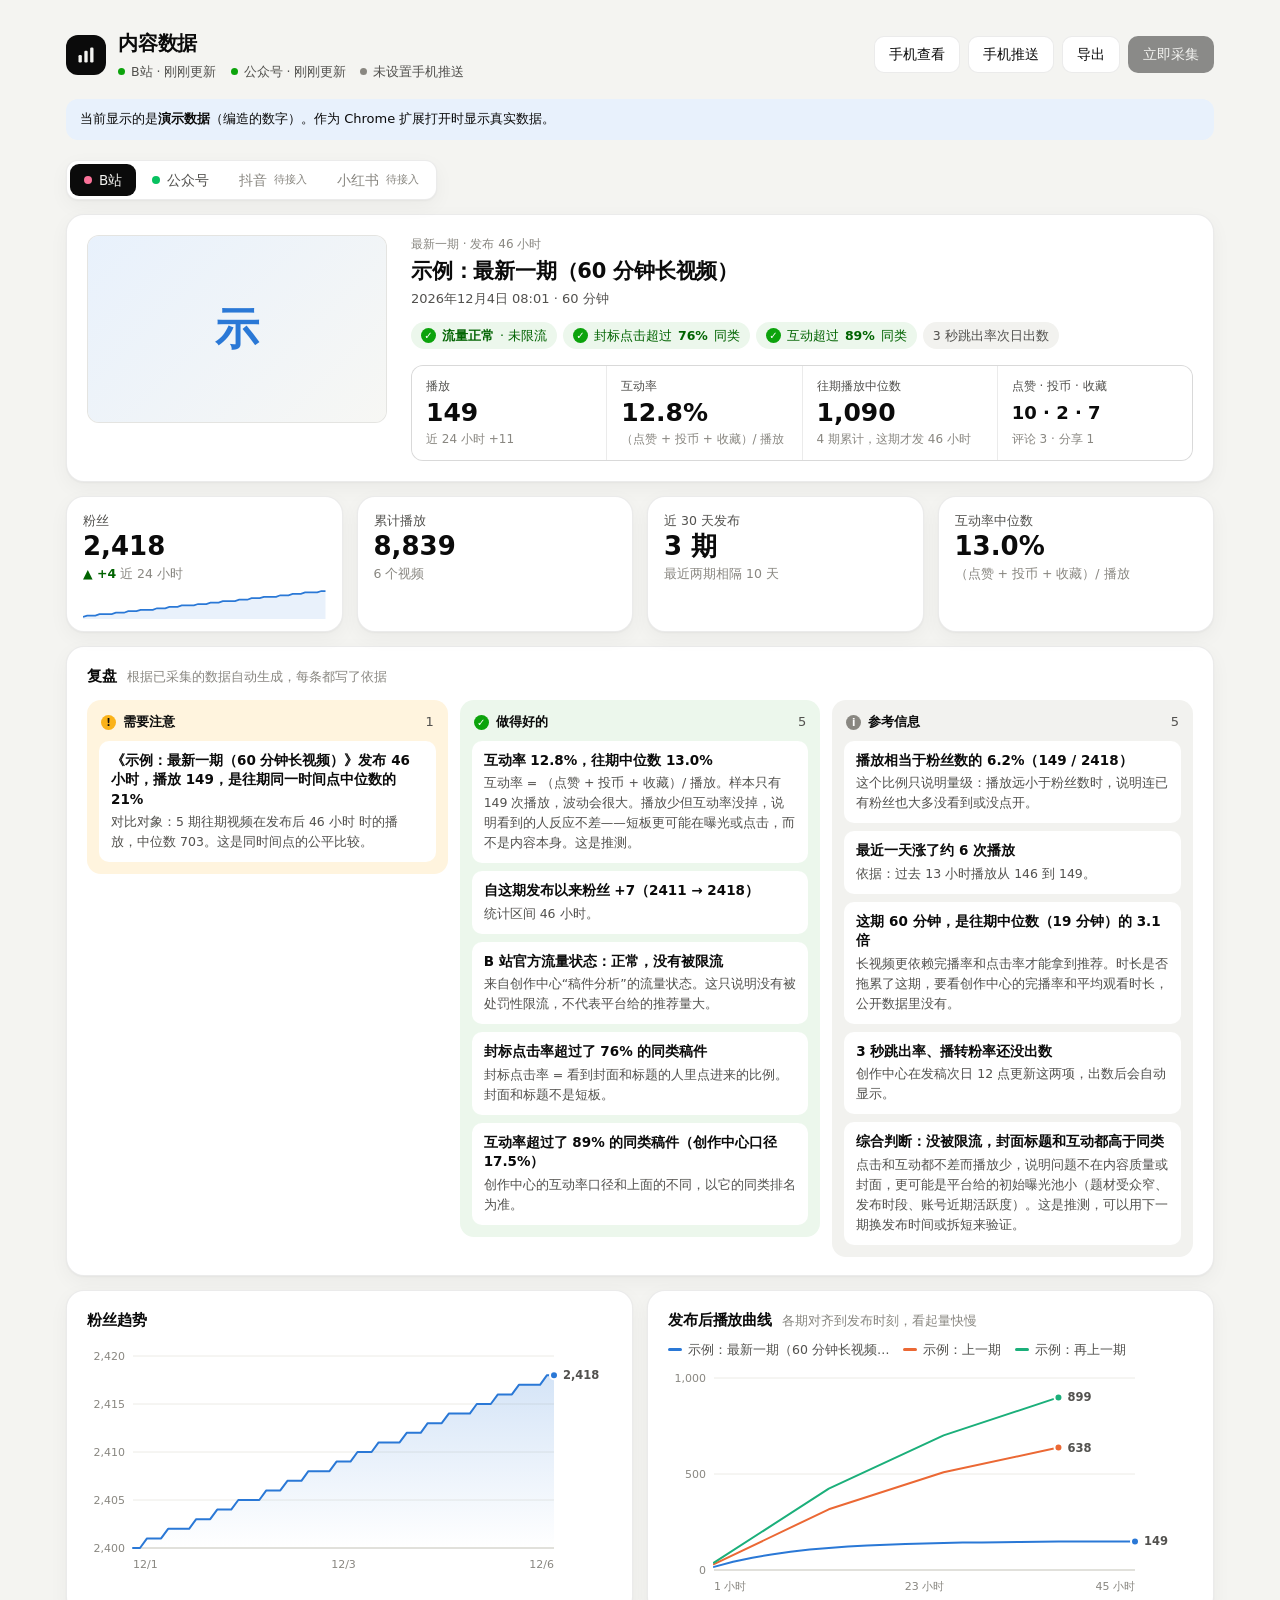
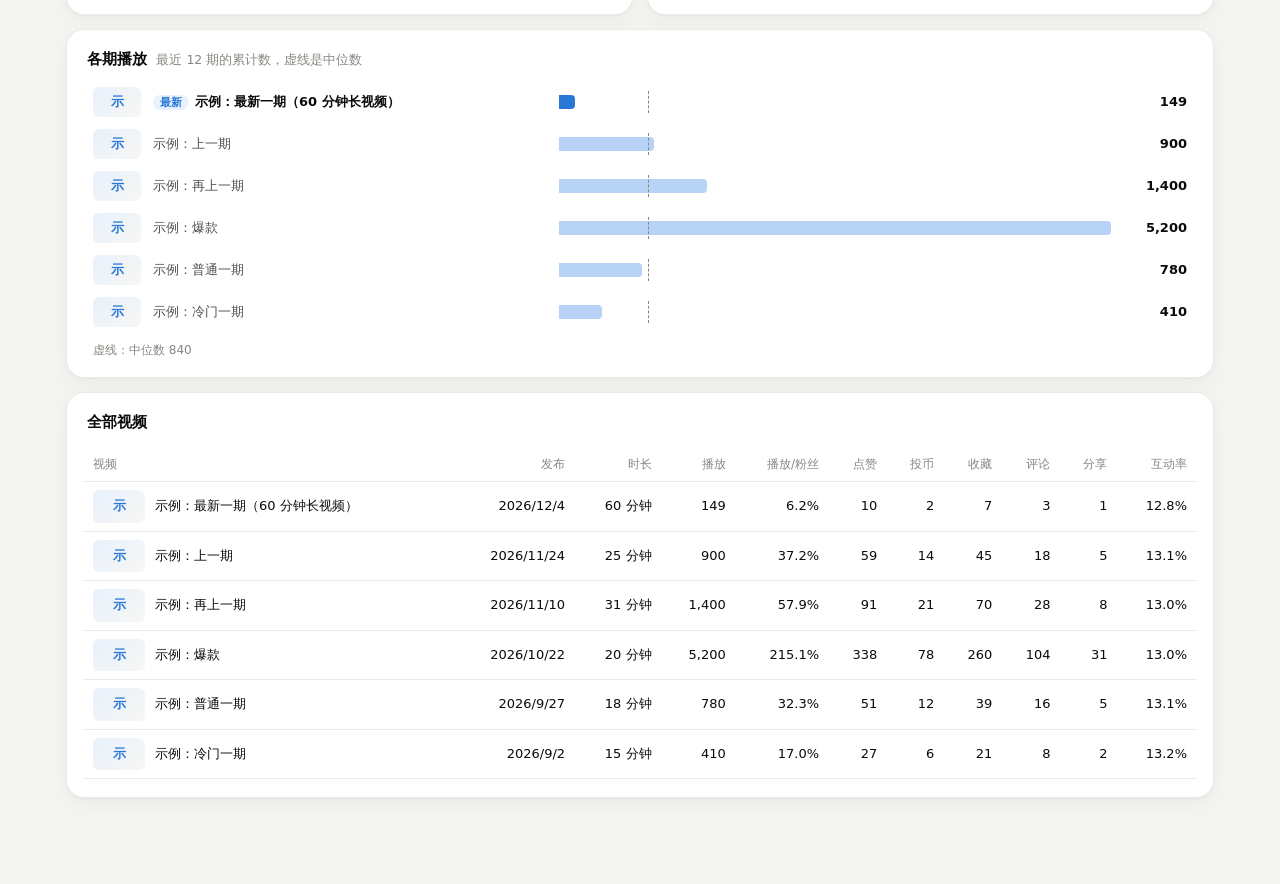
==== index.html @ 5fc95601 "Add phone viewer for the content monitor dashboard Static copy of the dashboard served by GitHub Pag" ====
<!doctype html>
<html lang="zh-CN">
<head>
  <meta charset="utf-8">
  <meta name="viewport" content="width=device-width, initial-scale=1">
  <title>内容数据</title>
  <link rel="stylesheet" href="dashboard.css">
</head>
<body>
  <div id="lock" class="lock" hidden>
    <form id="lock-form" class="card lock-card">
      <div class="logo" aria-hidden="true"><svg viewBox="0 0 24 24" width="20" height="20"><rect x="3" y="12" width="4" height="9" rx="1.5"/><rect x="10" y="7" width="4" height="14" rx="1.5"/><rect x="17" y="3" width="4" height="18" rx="1.5"/></svg></div>
      <h2>内容数据</h2>
      <p class="help">数据在你的电脑上用查看密码加密过，输入密码才能打开。</p>
      <input id="lock-pw" type="password" autocomplete="current-password" placeholder="查看密码" required>
      <label class="check"><input id="lock-remember" type="checkbox" checked> 在这台手机上记住密码</label>
      <button id="lock-btn" class="btn primary">打开</button>
      <p id="lock-msg" class="msg"></p>
    </form>
  </div>

  <main>
    <header class="top">
      <div class="brand">
        <div class="logo" aria-hidden="true">
          <svg viewBox="0 0 24 24" width="20" height="20"><rect x="3" y="12" width="4" height="9" rx="1.5"/><rect x="10" y="7" width="4" height="14" rx="1.5"/><rect x="17" y="3" width="4" height="18" rx="1.5"/></svg>
        </div>
        <div>
          <h1>内容数据</h1>
          <div id="status" class="status"></div>
        </div>
      </div>
      <div class="actions">
        <button id="btn-refresh" class="btn ghost" hidden>刷新</button>
        <button id="btn-lock" class="btn ghost" hidden>退出</button>
        <button id="btn-cloud" class="btn ghost">手机查看</button>
        <button id="btn-settings" class="btn ghost">手机推送</button>
        <button id="btn-export" class="btn ghost">导出</button>
        <button id="btn-collect" class="btn primary">立即采集</button>
      </div>
    </header>

    <p id="banner" class="banner" hidden></p>

    <nav class="seg" aria-label="平台">
      <button class="seg-btn on" data-platform="bilibili"><span class="dot bili"></span>B站</button>
      <button class="seg-btn" data-platform="wechat"><span class="dot wx"></span>公众号</button>
      <button class="seg-btn" disabled>抖音<span class="soon">待接入</span></button>
      <button class="seg-btn" disabled>小红书<span class="soon">待接入</span></button>
    </nav>

    <section id="hero" class="card hero"></section>

    <section id="kpis" class="kpis"></section>

    <section class="card">
      <div class="card-head">
        <h2>复盘</h2>
        <span class="hint">根据已采集的数据自动生成，每条都写了依据</span>
      </div>
      <div id="insights" class="ins-grid"></div>
    </section>

    <section class="grid2">
      <div class="card">
        <div class="card-head"><h2>粉丝趋势</h2></div>
        <div id="chart-followers" class="chart"></div>
      </div>
      <div class="card">
        <div class="card-head">
          <h2 id="h-curve">发布后播放曲线</h2>
          <span class="hint">各期对齐到发布时刻，看起量快慢</span>
        </div>
        <div id="legend-curve" class="legend"></div>
        <div id="chart-curve" class="chart"></div>
      </div>
    </section>

    <section class="card">
      <div class="card-head">
        <h2 id="h-bars">各期播放</h2>
        <span class="hint">最近 12 期的累计数，虚线是中位数</span>
      </div>
      <div id="chart-bars" class="bars"></div>
    </section>

    <section class="card">
      <div class="card-head"><h2 id="h-table">全部视频</h2></div>
      <div class="table-wrap"><table id="table"></table></div>
    </section>
  </main>

  <dialog id="dlg">
    <form method="dialog" class="dlg">
      <h2>推送到手机</h2>
      <p class="help">每天定时把日报推到手机；B 站稿件被限流、后台登录过期时立刻提醒。电脑开着、Chrome 在后台运行时才会采集和推送。</p>

      <div class="field">
        <label for="p-channel">推送方式</label>
        <select id="p-channel"></select>
      </div>

      <div class="field" data-ch="ntfy" hidden>
        <label for="p-ntfy">ntfy 主题名</label>
        <input id="p-ntfy" type="text" spellcheck="false" autocomplete="off">
        <p class="help">手机装 ntfy App（App Store / Google Play 搜 “ntfy”），点 “+” 订阅这个主题名，服务器用默认的 ntfy.sh。主题名相当于密码：别人知道了就能看到你的推送，所以用随机生成的这串，不要改成好猜的词。</p>
      </div>

      <div class="field" data-ch="bark" hidden>
        <label for="p-bark">Bark key</label>
        <input id="p-bark" type="text" spellcheck="false" autocomplete="off">
        <p class="help">iPhone 装 Bark，打开后复制示例网址里 api.day.app/ 后面那一串。</p>
      </div>

      <div class="field" data-ch="serverchan" hidden>
        <label for="p-sc">Server酱 SendKey</label>
        <input id="p-sc" type="text" spellcheck="false" autocomplete="off">
        <p class="help">在 Server酱官网用微信扫码登录、关注它的服务号，复制 SendKey（SCT 开头）。消息会出现在微信里。免费版每天有条数限制。</p>
      </div>

      <div id="p-when" class="row2" hidden>
        <div class="field">
          <label for="p-hour">每天几点发日报</label>
          <select id="p-hour"></select>
        </div>
        <label class="check"><input id="p-alerts" type="checkbox"> 限流、登录过期时立即提醒</label>
      </div>

      <div class="dot-sec">
        <label class="check"><input id="p-dot" type="checkbox"> 每天同时给 ChatGPT Dot 一份详细数据，让它写复盘发给你</label>
        <div id="p-dot-box" hidden>
          <p class="help">到日报时间，扩展会把详细数据发到一个单独的 ntfy 主题，这个主题不会推到你手机上。在 Dot 里建一个每天执行的任务，把下面整段指令粘贴进去。指令里的网址相当于密码，知道它的人都能读到你的数据，只交给 Dot。</p>
          <div class="field">
            <span class="label">粘贴给 Dot 的指令</span>
            <pre id="p-dot-prompt" class="preview"></pre>
          </div>
          <details class="field">
            <summary>Dot 每天收到的数据（预览）</summary>
            <pre id="p-dot-preview" class="preview"></pre>
          </details>
          <div class="dot-actions">
            <button id="p-dot-copy" type="button" class="btn ghost">复制指令</button>
            <button id="p-dot-test" type="button" class="btn ghost">现在发一份给 Dot</button>
          </div>
        </div>
      </div>

      <div class="field">
        <span class="label">手机日报预览（按当前数据生成）</span>
        <pre id="p-preview" class="preview"></pre>
      </div>

      <div class="dlg-foot">
        <span id="p-msg" class="msg"></span>
        <button id="p-test" type="button" class="btn ghost">发送测试</button>
        <button id="p-save" type="button" class="btn primary">保存</button>
        <button value="close" class="btn ghost">关闭</button>
      </div>
    </form>
  </dialog>

  <dialog id="dlg-cloud">
    <form method="dialog" class="dlg">
      <h2>在手机上看</h2>
      <p class="help">开启后，电脑每次采集完，会把数据用你设的查看密码加密，存到你 GitHub 账号下的一个私密 Gist。手机打开下面生成的网址、输入查看密码就能看，电脑关机时显示最后一次上传的数据。GitHub 上只有加密后的内容，没有密码解不开；token 和查看密码只存在这台电脑的 Chrome 里，不会上传。</p>

      <label class="check top-gap"><input id="c-on" type="checkbox"> 开启手机查看</label>

      <div class="field">
        <label for="c-token">GitHub token</label>
        <input id="c-token" type="password" autocomplete="off" spellcheck="false">
        <p class="help">GitHub 网页：右上角头像 → Settings → Developer settings → Personal access tokens → Tokens (classic) → Generate new token (classic)。Note 随便写，有效期按需，权限<b>只勾 gist</b>，生成后复制粘贴到这里。</p>
      </div>

      <div class="field">
        <label for="c-pass">查看密码（至少 8 位）</label>
        <input id="c-pass" type="password" autocomplete="new-password">
        <p class="help">手机第一次打开时输入。不要用你其他账号的密码。改了密码后，在手机上点“退出”重新输入即可。</p>
      </div>

      <div id="c-url-box" class="field" hidden>
        <label for="c-url">手机打开这个网址</label>
        <input id="c-url" type="text" readonly>
        <p class="help">网址 # 后面那串指向你的加密数据。没有查看密码看不到内容，但还是只留给自己。</p>
      </div>

      <div class="dlg-foot">
        <span id="c-msg" class="msg"></span>
        <button id="c-copy" type="button" class="btn ghost" hidden>复制网址</button>
        <button id="c-save" type="button" class="btn primary">保存并上传</button>
        <button value="close" class="btn ghost">关闭</button>
      </div>
    </form>
  </dialog>

  <div id="tip" class="tip" hidden></div>
  <script type="module" src="dashboard.js"></script>
</body>
</html>
---- dashboard.css ----
:root {
  color-scheme: light;
  --page: #f4f4f1;
  --surface: #ffffff;
  --surface-2: #f7f7f4;
  --text: #0b0b0b;
  --text-2: #52514e;
  --muted: #898781;
  --grid: #ecebe6;
  --axis: #c3c2b7;
  --border: rgba(11, 11, 11, 0.08);
  --shadow: 0 1px 2px rgba(16, 16, 16, 0.04), 0 6px 20px rgba(16, 16, 16, 0.045);
  --accent: #2a78d6;
  --accent-soft: #e8f1fc;
  --series-1: #2a78d6;
  --series-2: #eb6834;
  --series-3: #1baf7a;
  --bar-muted: #b7d3f6;
  --good: #0ca30c;
  --good-ink: #006300;
  --good-bg: #ecf7ec;
  --warn: #fab219;
  --warn-ink: #7a4f00;
  --warn-bg: #fff4de;
  --info-bg: #f2f2ef;
  --wash: rgba(11, 11, 11, 0.04);
  --bili: #fb7299;
  --wx: #07c160;
}
@media (prefers-color-scheme: dark) {
  :root {
    color-scheme: dark;
    --page: #0d0d0d;
    --surface: #1a1a19;
    --surface-2: #232321;
    --text: #f0efec;
    --text-2: #c3c2b7;
    --grid: #2c2c2a;
    --axis: #383835;
    --border: rgba(255, 255, 255, 0.08);
    --shadow: none;
    --accent: #3987e5;
    --accent-soft: rgba(57, 135, 229, 0.16);
    --series-1: #3987e5;
    --series-2: #d95926;
    --series-3: #199e70;
    --bar-muted: rgba(57, 135, 229, 0.42);
    --good-ink: #4ccf4c;
    --good-bg: rgba(12, 163, 12, 0.13);
    --warn-ink: #fab219;
    --warn-bg: rgba(250, 178, 25, 0.11);
    --info-bg: #212120;
    --wash: rgba(255, 255, 255, 0.05);
  }
}

* { box-sizing: border-box; }
[hidden] { display: none !important; }
body {
  margin: 0;
  background: var(--page);
  color: var(--text);
  font: 14px/1.55 system-ui, -apple-system, "Segoe UI", "PingFang SC", "Microsoft YaHei", sans-serif;
  -webkit-font-smoothing: antialiased;
}
main { max-width: 1180px; margin: 0 auto; padding: 28px 16px 72px; }
h1, h2 { margin: 0; letter-spacing: -0.01em; }
h1 { font-size: 20px; font-weight: 650; }
h2 { font-size: 15px; font-weight: 650; }
a { color: inherit; }

/* ---------- 顶栏 ---------- */
.top { display: flex; justify-content: space-between; align-items: center; gap: 16px; flex-wrap: wrap; }
.brand { display: flex; align-items: center; gap: 12px; min-width: 0; }
.logo {
  width: 40px; height: 40px; border-radius: 12px; flex: none;
  display: grid; place-items: center; background: var(--text); fill: var(--page);
}
.status { display: flex; flex-wrap: wrap; gap: 4px 14px; margin-top: 3px; font-size: 12.5px; color: var(--text-2); }
.st { display: inline-flex; align-items: center; gap: 6px; }
.st i { width: 7px; height: 7px; border-radius: 50%; background: var(--muted); flex: none; }
.st.ok i { background: var(--good); }
.st.err i { background: var(--warn); }
.st.err { color: var(--warn-ink); }
.actions { display: flex; gap: 8px; }

.btn {
  font: inherit; font-size: 13.5px; font-weight: 500; color: var(--text); cursor: pointer;
  background: var(--surface); border: 1px solid var(--border); border-radius: 10px; padding: 7px 14px;
}
.btn:hover { background: var(--surface-2); }
.btn.primary { background: var(--text); color: var(--page); border-color: transparent; }
.btn.primary:hover { opacity: 0.86; }
.btn:disabled { opacity: 0.45; cursor: default; }

.banner.err { background: var(--warn-bg); color: var(--warn-ink); }
.banner {
  margin: 18px 0 0; padding: 10px 14px; border-radius: 12px; font-size: 13px;
  background: var(--accent-soft); color: var(--text);
}

/* ---------- 平台切换 ---------- */
.seg {
  display: inline-flex; gap: 2px; padding: 3px; margin: 20px 0 14px; max-width: 100%; overflow-x: auto;
  background: var(--surface); border: 1px solid var(--border); border-radius: 12px; box-shadow: var(--shadow);
  scrollbar-width: none;
}
.seg::-webkit-scrollbar { display: none; }
.seg-btn {
  font: inherit; font-size: 13.5px; color: var(--text-2); background: transparent; border: 0; cursor: pointer;
  display: inline-flex; align-items: center; gap: 7px; padding: 6px 14px; border-radius: 9px; white-space: nowrap;
}
.seg-btn:hover:not(:disabled) { background: var(--wash); }
.seg-btn.on, .seg-btn.on:hover:not(:disabled) { background: var(--text); color: var(--page); }
.seg-btn:disabled { cursor: default; color: var(--muted); }
.seg-btn .soon { font-size: 11px; color: var(--muted); }
.dot { width: 8px; height: 8px; border-radius: 50%; }
.dot.bili { background: var(--bili); }
.dot.wx { background: var(--wx); }

/* ---------- 卡片 ---------- */
.card {
  background: var(--surface); border: 1px solid var(--border); border-radius: 18px;
  box-shadow: var(--shadow); padding: 18px 20px; margin-bottom: 14px; min-width: 0;
}
.card-head { display: flex; align-items: baseline; gap: 10px; flex-wrap: wrap; margin-bottom: 12px; }
.hint { font-size: 12.5px; color: var(--muted); }
.grid2 { display: grid; grid-template-columns: repeat(auto-fit, minmax(340px, 1fr)); gap: 14px; }
.empty { color: var(--text-2); padding: 36px 8px; text-align: center; font-size: 13px; }

/* ---------- 最新一期 ---------- */
.hero { display: grid; grid-template-columns: minmax(0, 300px) minmax(0, 1fr); gap: 24px; padding: 20px; }
.cover {
  display: block; text-decoration: none; aspect-ratio: 16 / 10; border-radius: 12px; overflow: hidden;
  background: var(--surface-2); border: 1px solid var(--border);
}
img.cv { width: 100%; height: 100%; object-fit: cover; display: block; }
.ph {
  display: grid; place-items: center; width: 100%; height: 100%;
  font-weight: 700; color: var(--accent); background: linear-gradient(135deg, var(--accent-soft), var(--surface-2));
}
.cover .ph { font-size: 44px; }
.eyebrow { font-size: 12px; color: var(--muted); font-weight: 500; }
.hero h2 { font-size: 21px; line-height: 1.35; margin: 3px 0 4px; }
.hero h2 a { text-decoration: none; }
.hero h2 a:hover { text-decoration: underline; }
.meta { font-size: 13px; color: var(--text-2); }
.chips { display: flex; flex-wrap: wrap; gap: 6px; margin: 12px 0 16px; }
.chip {
  display: inline-flex; align-items: center; gap: 6px; font-size: 12.5px; padding: 4px 10px;
  border-radius: 999px; background: var(--info-bg); color: var(--text-2);
}
.chip b { font-weight: 650; color: var(--text); }
.chip.good { background: var(--good-bg); color: var(--good-ink); }
.chip.warn { background: var(--warn-bg); color: var(--warn-ink); }
.chip.good b, .chip.warn b { color: inherit; }
.ico {
  width: 15px; height: 15px; border-radius: 50%; flex: none; display: grid; place-items: center;
  font-size: 10px; font-weight: 800; color: #fff; background: var(--muted);
}
.chip.good .ico, .ins-col.good .ico { background: var(--good); }
.chip.warn .ico, .ins-col.warn .ico { background: var(--warn); color: #0b0b0b; }
.metrics {
  display: grid; grid-template-columns: repeat(4, minmax(0, 1fr)); gap: 1px; overflow: hidden;
  background: var(--border); border: 1px solid var(--border); border-radius: 12px;
}
.metric { background: var(--surface); padding: 11px 14px; min-width: 0; }
.metric .l { font-size: 12px; color: var(--text-2); }
.metric .v { font-size: 25px; font-weight: 650; line-height: 1.25; margin-top: 2px; white-space: nowrap; overflow: hidden; text-overflow: ellipsis; }
.metric .v.sm { font-size: 18px; line-height: 1.75; }
.metric .s { font-size: 12px; color: var(--muted); margin-top: 1px; white-space: nowrap; overflow: hidden; text-overflow: ellipsis; }

/* ---------- 指标 ---------- */
.kpis { display: grid; grid-template-columns: repeat(4, minmax(0, 1fr)); gap: 14px; margin-bottom: 14px; }
.kpi { margin: 0; padding: 14px 16px 12px; }
.kpi .l { font-size: 12.5px; color: var(--text-2); }
.kpi .v { font-size: 26px; font-weight: 650; line-height: 1.3; }
.kpi .s { font-size: 12.5px; color: var(--muted); white-space: nowrap; overflow: hidden; text-overflow: ellipsis; }
.delta { font-weight: 600; color: var(--text-2); }
.delta.up { color: var(--good-ink); }
svg.spark { display: block; width: 100%; height: 30px; margin-top: 6px; }

/* ---------- 复盘 ---------- */
.ins-grid { display: grid; grid-template-columns: repeat(3, minmax(0, 1fr)); gap: 12px; align-items: start; }
.ins-col { border-radius: 14px; padding: 12px; background: var(--info-bg); min-width: 0; }
.ins-col.warn { background: var(--warn-bg); }
.ins-col.good { background: var(--good-bg); }
.ins-head { display: flex; align-items: center; gap: 7px; font-size: 13px; font-weight: 650; padding: 0 2px; }
.ins-head .count { margin-left: auto; font-weight: 500; color: var(--text-2); }
.ins { background: var(--surface); border-radius: 10px; padding: 10px 12px; margin-top: 8px; }
.ins .t { font-weight: 600; font-size: 13.5px; line-height: 1.45; }
.ins .d { color: var(--text-2); font-size: 12.5px; line-height: 1.6; margin-top: 3px; }
.none { color: var(--muted); font-size: 12.5px; padding: 8px 2px 2px; }

/* ---------- 图表 ---------- */
.chart { position: relative; width: 100%; }
.chart svg { display: block; width: 100%; height: auto; overflow: visible; }
.chart text { font-size: 11px; fill: var(--muted); font-variant-numeric: tabular-nums; }
.chart text.dl { fill: var(--text-2); font-size: 11.5px; font-weight: 600; }
.legend { display: flex; flex-wrap: wrap; gap: 4px 14px; font-size: 12.5px; color: var(--text-2); margin: -4px 0 6px; }
.legend span { display: inline-flex; align-items: center; gap: 6px; max-width: 100%; }
.legend i { width: 14px; height: 3px; border-radius: 2px; flex: none; }

.bars { display: grid; gap: 4px; }
.bar-row {
  display: grid; grid-template-columns: 48px minmax(0, 36%) minmax(0, 1fr) 64px; gap: 12px;
  align-items: center; padding: 4px 6px; border-radius: 10px; font-size: 13px;
}
.bar-row:hover { background: var(--wash); }
.thumb { width: 48px; aspect-ratio: 16 / 10; border-radius: 6px; overflow: hidden; background: var(--surface-2); }
.thumb .ph { font-size: 13px; }
.bar-row .name { overflow: hidden; text-overflow: ellipsis; white-space: nowrap; color: var(--text-2); }
.bar-row.latest .name { color: var(--text); font-weight: 600; }
.tag { font-size: 11px; font-weight: 600; padding: 1px 7px; border-radius: 999px; background: var(--accent-soft); color: var(--accent); margin-right: 6px; }
.track { position: relative; height: 14px; }
.fill { height: 100%; background: var(--bar-muted); border-radius: 0 4px 4px 0; min-width: 2px; }
.latest .fill { background: var(--series-1); }
.median { position: absolute; top: -4px; bottom: -4px; border-left: 1.5px dashed var(--muted); }
.bar-row .num { text-align: right; font-variant-numeric: tabular-nums; font-weight: 600; }
.median-note { font-size: 12px; color: var(--muted); padding: 6px 6px 0; }

/* ---------- 表格 ---------- */
.table-wrap { overflow-x: auto; margin: 0 -4px; }
table { border-collapse: collapse; width: 100%; font-size: 13px; }
th, td { padding: 8px 10px; text-align: right; white-space: nowrap; border-bottom: 1px solid var(--grid); font-variant-numeric: tabular-nums; }
th { color: var(--muted); font-weight: 500; font-size: 12px; }
tbody tr:hover { background: var(--wash); }
th:first-child, td:first-child { text-align: left; white-space: normal; }
td.title { min-width: 240px; }
td.title a { display: flex; color: inherit; align-items: center; gap: 10px; text-decoration: none; }
td.title a:hover span { text-decoration: underline; }
td.title .thumb { width: 52px; flex: none; }

/* ---------- 提示框 ---------- */
.tip {
  position: fixed; z-index: 20; pointer-events: none; max-width: 300px; font-size: 12.5px;
  background: var(--surface); color: var(--text); border: 1px solid var(--border);
  border-radius: 10px; padding: 7px 10px; box-shadow: 0 6px 24px rgba(0, 0, 0, 0.16);
}
.tip .t { color: var(--text-2); margin-bottom: 2px; }
.tip i { display: inline-block; width: 8px; height: 8px; border-radius: 50%; margin-right: 6px; }

/* ---------- 推送设置 ---------- */
dialog {
  border: 0; padding: 0; border-radius: 20px; width: min(560px, calc(100vw - 32px));
  background: var(--surface); color: var(--text); box-shadow: 0 24px 64px rgba(0, 0, 0, 0.28);
  max-height: calc(100vh - 32px); overflow: auto;
}
dialog::backdrop { background: rgba(0, 0, 0, 0.36); }
.dlg { padding: 22px 24px 20px; }
.dlg h2 { font-size: 18px; }
.help { font-size: 12.5px; color: var(--text-2); line-height: 1.65; margin: 6px 0 0; }
.field { display: grid; gap: 6px; margin-top: 16px; }
.field label, .field .label { font-size: 13px; font-weight: 600; }
.field .help { margin: 0; }
select, input[type="text"], input[type="password"] {
  font: inherit; font-size: 13.5px; color: var(--text); background: var(--surface-2);
  border: 1px solid var(--border); border-radius: 10px; padding: 8px 10px; width: 100%;
}
input[type="text"] { font-family: ui-monospace, "Cascadia Mono", Consolas, monospace; }
.row2 { display: grid; grid-template-columns: 160px 1fr; gap: 16px; align-items: end; }
.check { display: flex; align-items: center; gap: 8px; font-size: 13px; padding-bottom: 9px; }
.preview {
  margin: 0; white-space: pre-wrap; font: 12.5px/1.65 system-ui, -apple-system, "Segoe UI", "PingFang SC", "Microsoft YaHei", sans-serif;
  background: var(--surface-2); border-radius: 12px; padding: 10px 12px; max-height: 210px; overflow: auto;
}
.dot-sec { margin-top: 18px; padding-top: 14px; border-top: 1px solid var(--grid); }
.dot-sec .check { padding-bottom: 0; font-weight: 600; }
.dot-sec .help { margin-top: 8px; }
details.field summary { font-size: 13px; font-weight: 600; cursor: pointer; }
details.field[open] summary { margin-bottom: 6px; }
.dot-actions { display: flex; gap: 8px; margin-top: 10px; flex-wrap: wrap; }
.dlg-foot { display: flex; align-items: center; justify-content: flex-end; gap: 8px; margin-top: 18px; flex-wrap: wrap; }
.msg { margin-right: auto; font-size: 12.5px; color: var(--text-2); }
.msg.err { color: var(--warn-ink); }

/* ---------- 手机查看：密码页 ---------- */
.lock { min-height: 100vh; display: grid; place-items: center; padding: 24px 16px; }
.lock-card { width: min(380px, 100%); display: grid; gap: 12px; padding: 26px 24px; margin: 0; }
.lock-card .help { margin: 0; }
.lock-card .check { padding: 0; }
.lock-card .btn { width: 100%; padding: 10px; font-size: 15px; }
/* 输入框字号小于 16px 时 iPhone 会自动放大页面 */
.lock-card input[type="password"] { font-size: 16px; padding: 10px 12px; }
@media (max-width: 720px) { select, input[type="text"], input[type="password"] { font-size: 16px; } }
.lock-card .msg { margin: 0; min-height: 1.4em; }
.top-gap { margin-top: 16px; font-weight: 600; padding-bottom: 0; }

/* ---------- 窄屏 ---------- */
@media (max-width: 900px) {
  .kpis { grid-template-columns: repeat(2, minmax(0, 1fr)); }
  .ins-grid { grid-template-columns: 1fr; }
}
@media (max-width: 720px) {
  .hero { grid-template-columns: 1fr; }
  .cover { aspect-ratio: 16 / 7; }
  .metrics { grid-template-columns: repeat(2, minmax(0, 1fr)); }
  .bar-row { grid-template-columns: minmax(0, 40%) minmax(0, 1fr) 52px; }
  .bar-row .thumb { display: none; }
  .row2 { grid-template-columns: 1fr; }
  .actions { width: 100%; }
  .actions .btn { flex: 1; }
}
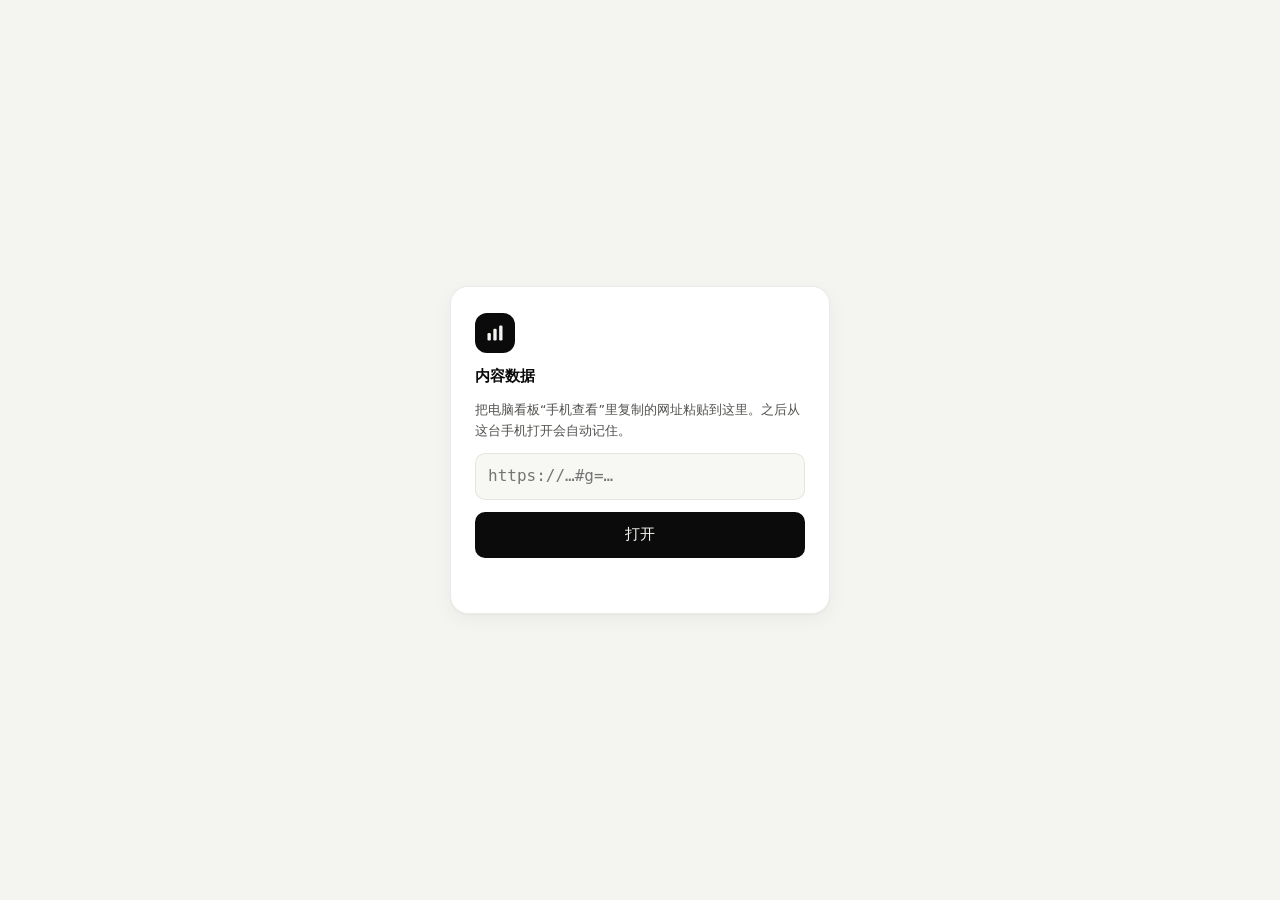
==== commit 9764e08c: "Support adding to the home screen and remember the data link Adds a web app manifest and icons so th" ====
--- a/index.html
+++ b/index.html
@@ -4,6 +4,13 @@
   <meta charset="utf-8">
   <meta name="viewport" content="width=device-width, initial-scale=1">
   <title>内容数据</title>
+  <link rel="manifest" href="manifest.webmanifest">
+  <link rel="icon" href="icons/icon-192.png">
+  <link rel="apple-touch-icon" href="icons/icon-180.png">
+  <meta name="apple-mobile-web-app-capable" content="yes">
+  <meta name="mobile-web-app-capable" content="yes">
+  <meta name="apple-mobile-web-app-title" content="内容数据">
+  <meta name="theme-color" content="#0b0b0b">
   <link rel="stylesheet" href="dashboard.css">
 </head>
 <body>
@@ -16,6 +23,14 @@
       <label class="check"><input id="lock-remember" type="checkbox" checked> 在这台手机上记住密码</label>
       <button id="lock-btn" class="btn primary">打开</button>
       <p id="lock-msg" class="msg"></p>
+    </form>
+    <form id="link-form" class="card lock-card" hidden>
+      <div class="logo" aria-hidden="true"><svg viewBox="0 0 24 24" width="20" height="20"><rect x="3" y="12" width="4" height="9" rx="1.5"/><rect x="10" y="7" width="4" height="14" rx="1.5"/><rect x="17" y="3" width="4" height="18" rx="1.5"/></svg></div>
+      <h2>内容数据</h2>
+      <p class="help">把电脑看板“手机查看”里复制的网址粘贴到这里。之后从这台手机打开会自动记住。</p>
+      <input id="link-in" type="text" inputmode="url" autocomplete="off" spellcheck="false" placeholder="https://…#g=…" required>
+      <button class="btn primary">打开</button>
+      <p id="link-msg" class="msg"></p>
     </form>
   </div>
 
--- a/dashboard.css
+++ b/dashboard.css
@@ -281,7 +281,7 @@
 .lock-card .check { padding: 0; }
 .lock-card .btn { width: 100%; padding: 10px; font-size: 15px; }
 /* 输入框字号小于 16px 时 iPhone 会自动放大页面 */
-.lock-card input[type="password"] { font-size: 16px; padding: 10px 12px; }
+.lock-card input[type="password"], .lock-card input[type="text"] { font-size: 16px; padding: 10px 12px; }
 @media (max-width: 720px) { select, input[type="text"], input[type="password"] { font-size: 16px; } }
 .lock-card .msg { margin: 0; min-height: 1.4em; }
 .top-gap { margin-top: 16px; font-weight: 600; padding-bottom: 0; }
